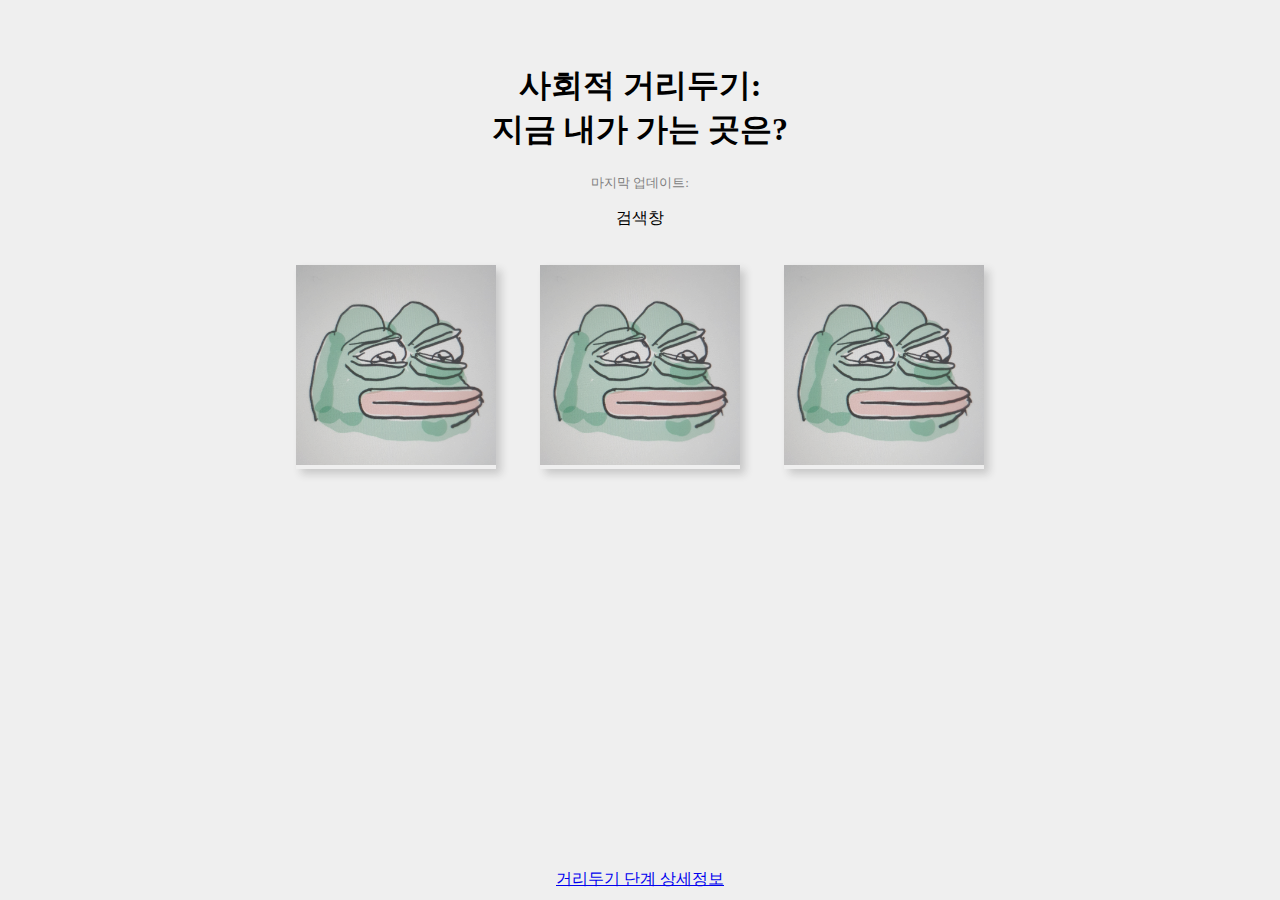
==== home.html @ 9a896c36 "update" ====
<!DOCTYPE html>
<script>
    function info_show(){
        document.getElementById("informationSpace").style.display = "block";
    }
    function info_hide(){
        document.getElementById("informationSpace").style.display = "none";
    }
</script>
<style>
    body {  background-color: #efefef; 
            text-align: center; 
            margin-top: 64px;
            /* font-family: ; */
            /* font-weight: ; */
        }
    .headings { color: black; }
    .refer { color: gray; }

#informationSpace {
    display: none;
    position:absolute;
    width:600px;
    height:800px;
    z-index:2;
    background-color: white;
    border: 1px black solid;
    border-radius: 0.5em;
    top: 50%; /*중앙으로 배열*/
    left: 50%; /*중앙으로 배열*/
    transform: translate(-50%, -50%); /*중앙으로 배열*/
}
    ul#golist {
        list-style-type: none;
        /* letter-spacing: -5px; */
        padding: 0;
    }
    li {
        display: inline-block;
        margin: 20px;
        box-shadow: 5px 5px 8px rgba(0,0,0,0.2);
        opacity: 0.8;
    }
    footer {
        width: 100%;
        position: absolute;
        bottom: 10px;
        left: 0;
    }
</style>
<html>
<head>
    <title>사회적 거리두기: 지금 내가 가는 곳은?</title>
</head>
<body>
    <h1 class ="headings">사회적 거리두기:<br> 지금 내가 가는 곳은?</h1>
    
    <small class ="refer">마지막 업데이트: </small>
    <p>검색창</p>
    <ul id="golist">
        <!-- 순서 없는 리스트 -->
        <li>
                <img src="images/init.PNG" style ="width: 200px;" onclick="info_show()"/>
        </li>
        <li>
            <img src="images/init.PNG" style ="width: 200px;" onclick="info_show()"/>
        </li>
        <li>
            <img src="images/init.PNG" style ="width: 200px;" onclick="info_show()"/>
        </li>
    </ul>
    <div id="informationSpace">
        <strong>다중이용시설 이름</strong>
        <button onclick="info_hide()">나가기</button>
    </div>
    <footer class="footer">
        <a href ="http://ncov.mohw.go.kr/tcmBoardView.do?brdId=&brdGubun=&dataGubun=&ncvContSeq=368300&contSeq=368300&board_id=140&gubun=BDJ" target="_blank">
            <!-- 정부의 거리두기 보도자료 링크 새로운 창으로 열기 -->
            거리두기 단계 상세정보</a>
        </footer>
</body>
</html>
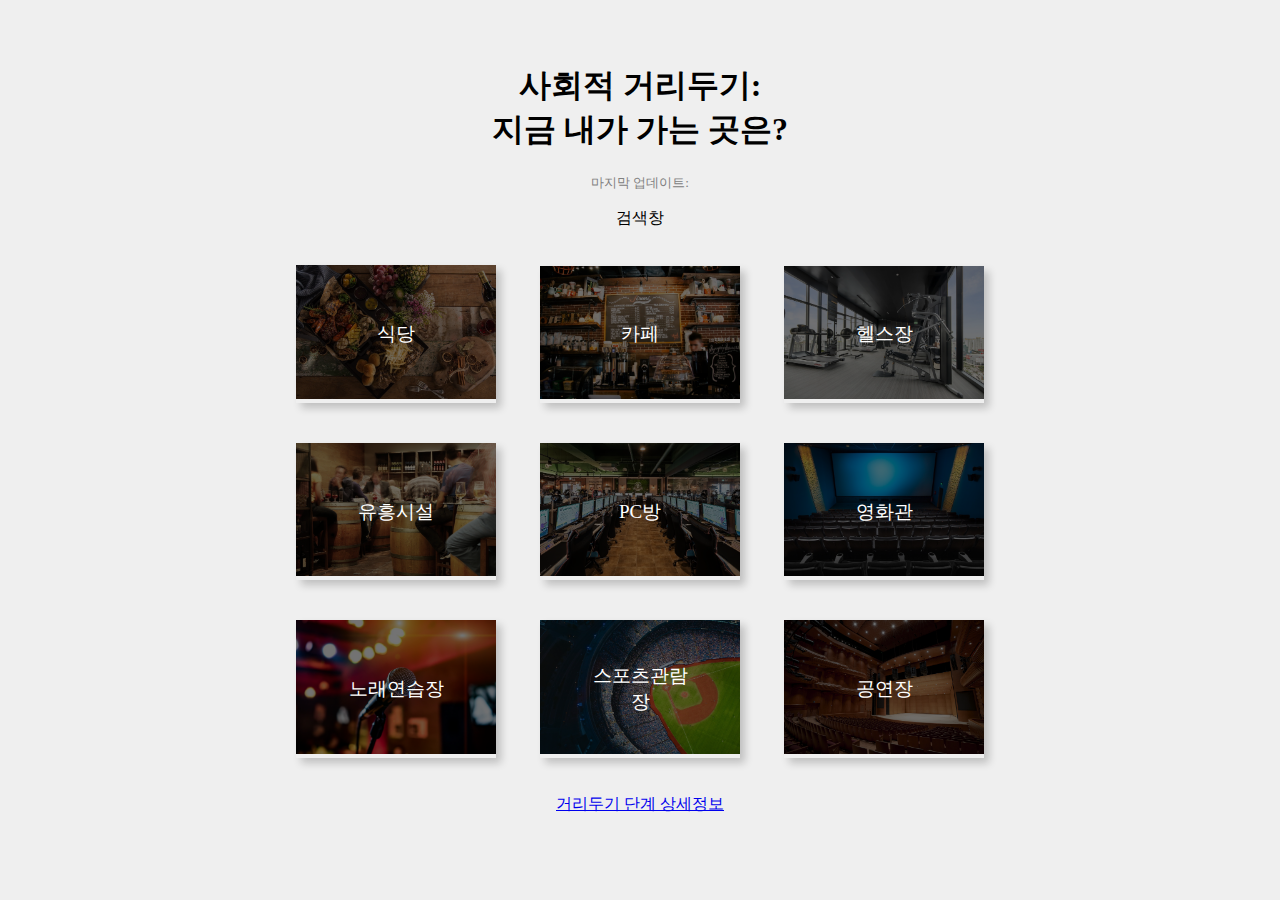
==== commit 702f09d9: "update" ====
--- a/home.html
+++ b/home.html
@@ -1,57 +1,12 @@
 <!DOCTYPE html>
-<script>
-    function info_show(){
-        document.getElementById("informationSpace").style.display = "block";
-    }
-    function info_hide(){
-        document.getElementById("informationSpace").style.display = "none";
-    }
-</script>
-<style>
-    body {  background-color: #efefef; 
-            text-align: center; 
-            margin-top: 64px;
-            /* font-family: ; */
-            /* font-weight: ; */
-        }
-    .headings { color: black; }
-    .refer { color: gray; }
+<html>
 
-#informationSpace {
-    display: none;
-    position:absolute;
-    width:600px;
-    height:800px;
-    z-index:2;
-    background-color: white;
-    border: 1px black solid;
-    border-radius: 0.5em;
-    top: 50%; /*중앙으로 배열*/
-    left: 50%; /*중앙으로 배열*/
-    transform: translate(-50%, -50%); /*중앙으로 배열*/
-}
-    ul#golist {
-        list-style-type: none;
-        /* letter-spacing: -5px; */
-        padding: 0;
-    }
-    li {
-        display: inline-block;
-        margin: 20px;
-        box-shadow: 5px 5px 8px rgba(0,0,0,0.2);
-        opacity: 0.8;
-    }
-    footer {
-        width: 100%;
-        position: absolute;
-        bottom: 10px;
-        left: 0;
-    }
-</style>
-<html>
 <head>
+    <link rel="stylesheet" href="home.css" type="text/css">
+    <script src="home.js"></script>
     <title>사회적 거리두기: 지금 내가 가는 곳은?</title>
 </head>
+
 <body>
     <h1 class ="headings">사회적 거리두기:<br> 지금 내가 가는 곳은?</h1>
     
@@ -59,20 +14,91 @@
     <p>검색창</p>
     <ul id="golist">
         <!-- 순서 없는 리스트 -->
-        <li>
-                <img src="images/init.PNG" style ="width: 200px;" onclick="info_show()"/>
+        <li>    
+                <div style="position: relative;" onclick="info_show()">
+                    <img src="images/restaurant.jpg" style ="width: 200px;"/>
+                    <span class = "facility">식당</span>
+                </div>
         </li>
         <li>
-            <img src="images/init.PNG" style ="width: 200px;" onclick="info_show()"/>
+            <div style="position: relative;" onclick="info_show()">
+                <img src="images/cafe.jpg" style ="width: 200px;"/>
+                <span class = "facility">카페</span>
+            </div>
         </li>
         <li>
-            <img src="images/init.PNG" style ="width: 200px;" onclick="info_show()"/>
+            <div style="position: relative;" onclick="info_show()">
+                <img src="images/gym.jpg" style ="width: 200px;"/>
+                <span class = "facility">헬스장</span>
+            </div>
+        </li>
+        <br>
+
+        <li>
+            <div style="position: relative;" onclick="info_show()">
+                <img src="images/bar.jpg" style ="width: 200px;"/>
+                <span class = "facility">유흥시설</span>
+            </div>
+        </li>
+        <li>
+            <div style="position: relative;" onclick="info_show()">
+                <img src="images/pc-room.jpeg" style ="width: 200px;"/>
+                <span class = "facility">PC방</span>
+            </div>
+        </li>
+        <li>
+            <div style="position: relative;" onclick="info_show()">
+                <img src="images/cinema.jpg" style ="width: 200px;"/>
+                <span class = "facility">영화관</span>
+            </div>
+        </li>
+        <br>
+
+        <li>
+            <div style="position: relative;" onclick="info_show()">
+                <img src="images/karaoke.jpg" style ="width: 200px;"/>
+                <span class = "facility">노래연습장</span>
+            </div>
+        </li>
+        <li>
+            <div style="position: relative;" onclick="info_show()">
+                <img src="images/stadium.jpg" style ="width: 200px;"/>
+                <span class = "facility">스포츠관람장</span>
+            </div>
+        </li>
+        <li>
+            <div style="position: relative;" onclick="info_show()">
+                <img src="images/concert.jpeg" style ="width: 200px;"/>
+                <span class = "facility">공연장</span>
+            </div>
         </li>
     </ul>
-    <div id="informationSpace">
-        <strong>다중이용시설 이름</strong>
-        <button onclick="info_hide()">나가기</button>
-    </div>
+
+    <article id="informationSpace">
+        <!-- 가독성을 위해 시맨틱 태그 사용 -->
+        <header>
+            <h1>다중이용시설 이름</h1>
+            <button onclick="info_hide()" style="position: absolute; top: 10px; right: 10px;">나가기</button>
+        </header>
+        <br>
+        <section style="position: absolute; text-align: left; left: 30px">
+            <span>현재 사회적 거리두기 단계:  </span>
+            <span id="currentSD">내용</span>
+            <br><br>
+            <span>운영시간:  </span>
+            <span id="time">테스트</span>
+            <br><br>
+            <span>인원제한:  </span>
+            <span id="initname">내용</span>
+            <br><br>
+            <span>이용대상:  </span>
+            <span id="initname2">내용</span>
+            <br><br>
+            <span>접종증명, 음성확인제:  </span>
+            <span id="certification">내용</span>
+        </section>
+    </article>
+
     <footer class="footer">
         <a href ="http://ncov.mohw.go.kr/tcmBoardView.do?brdId=&brdGubun=&dataGubun=&ncvContSeq=368300&contSeq=368300&board_id=140&gubun=BDJ" target="_blank">
             <!-- 정부의 거리두기 보도자료 링크 새로운 창으로 열기 -->
--- a/home.css
+++ b/home.css
@@ -0,0 +1,55 @@
+body {
+  background-color: #efefef;
+  text-align: center;
+  margin-top: 64px;
+  /* font-family: ; */
+  /* font-weight: ; */
+}
+.headings {
+  color: black;
+}
+.refer {
+  color: gray;
+}
+.facility {
+  position: absolute;
+  font-size: 19px;
+  color: white;
+  left: 50%;
+  top: 50%;
+  transform: translate(-50%, -50%);
+}
+img {
+  filter: brightness(45%);
+}
+#informationSpace {
+  display: none;
+  position: absolute;
+  width: 600px;
+  height: 400px;
+  z-index: 2;
+  background-color: white;
+  border: 1px black solid;
+  border-radius: 0.5em;
+  top: 50%; /*중앙으로 배열*/
+  left: 50%; /*중앙으로 배열*/
+  transform: translate(-50%, -50%); /*중앙으로 배열*/
+}
+
+ul#golist {
+  list-style-type: none;
+  /* letter-spacing: -5px; */
+  padding: 0;
+}
+li {
+  display: inline-block;
+  margin: 20px;
+  box-shadow: 5px 5px 8px rgba(0, 0, 0, 0.2);
+}
+
+footer {
+  width: 100%;
+  /* position: absolute; */
+  bottom: 0px;
+  left: 0;
+}
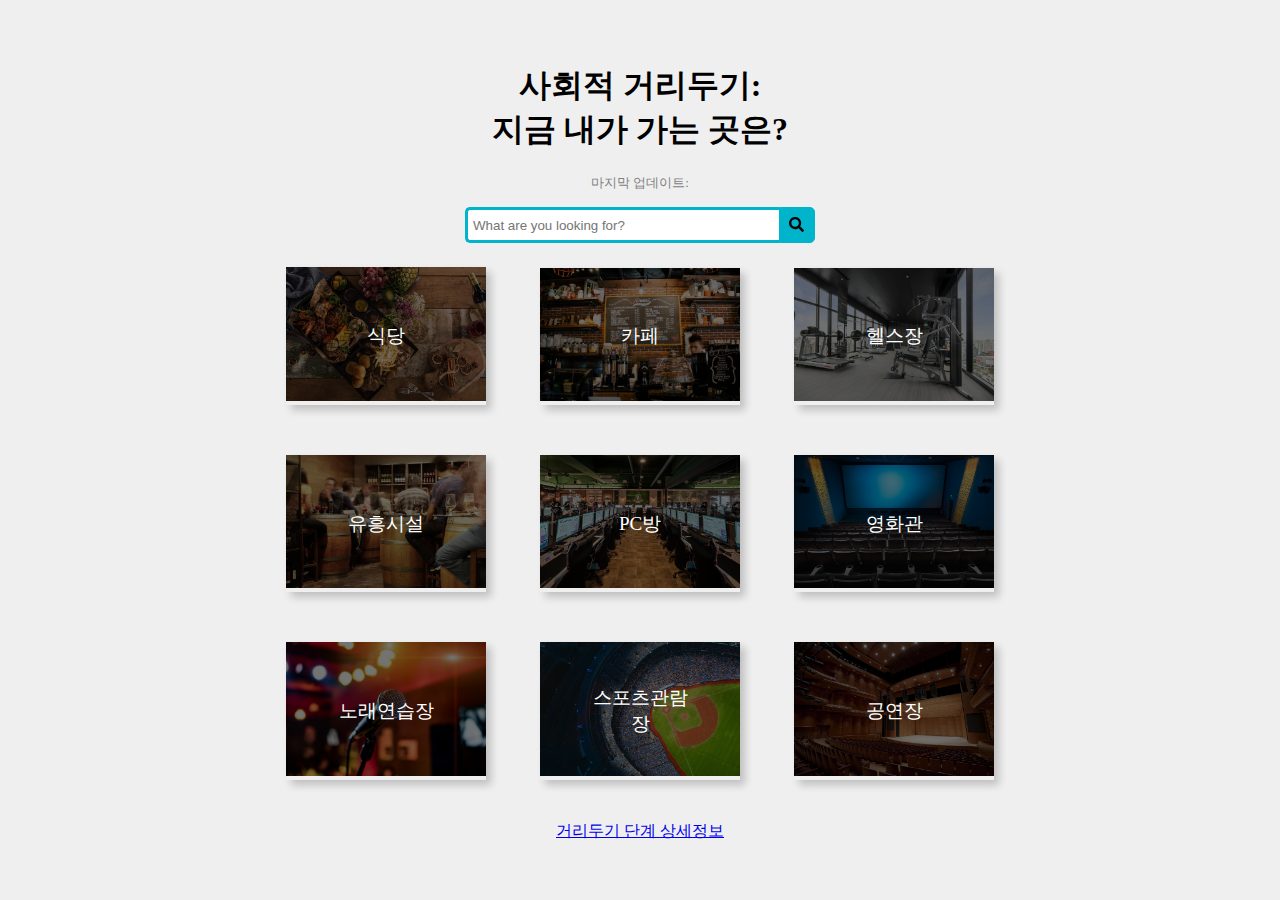
==== commit 8cdd44b9: "update" ====
--- a/home.html
+++ b/home.html
@@ -11,7 +11,14 @@
     <h1 class ="headings">사회적 거리두기:<br> 지금 내가 가는 곳은?</h1>
     
     <small class ="refer">마지막 업데이트: </small>
-    <p>검색창</p>
+    <div class="wrap" style="width: 350px;">
+        <div class="search">
+           <input type="text" class="searchTerm" placeholder="What are you looking for?">
+           <button type="submit" class="searchButton">
+            <img src="images/search.svg" style="width: 15px;"/>
+          </button>
+        </div>
+     </div>
     <ul id="golist">
         <!-- 순서 없는 리스트 -->
         <li>    
--- a/home.css
+++ b/home.css
@@ -37,13 +37,14 @@
 }
 
 ul#golist {
-  list-style-type: none;
+  /* list-style-type: none; */
   /* letter-spacing: -5px; */
   padding: 0;
+  margin-top: 50px;
 }
 li {
   display: inline-block;
-  margin: 20px;
+  margin: 25px;
   box-shadow: 5px 5px 8px rgba(0, 0, 0, 0.2);
 }
 
@@ -53,3 +54,43 @@
   bottom: 0px;
   left: 0;
 }
+
+.search {
+  width: 100%;
+  position: relative;
+  display: flex;
+}
+
+.searchTerm {
+  width: 100%;
+  border: 3px solid #00b4cc;
+  border-right: none;
+  padding: 5px;
+  height: 20px;
+  border-radius: 5px 0 0 5px;
+  outline: none;
+  color: #9dbfaf;
+}
+
+.searchTerm:focus {
+  /* color: ; */
+}
+
+.searchButton {
+  width: 40px;
+  height: 36px;
+  border: 1px solid #00b4cc;
+  background: #00b4cc;
+  text-align: center;
+  color: #fff;
+  border-radius: 0 5px 5px 0;
+  cursor: pointer;
+  font-size: 20px;
+}
+
+.wrap {
+  position: absolute;
+  left: 50%;
+  margin-left: -175px;
+  margin-top: 15px;
+}
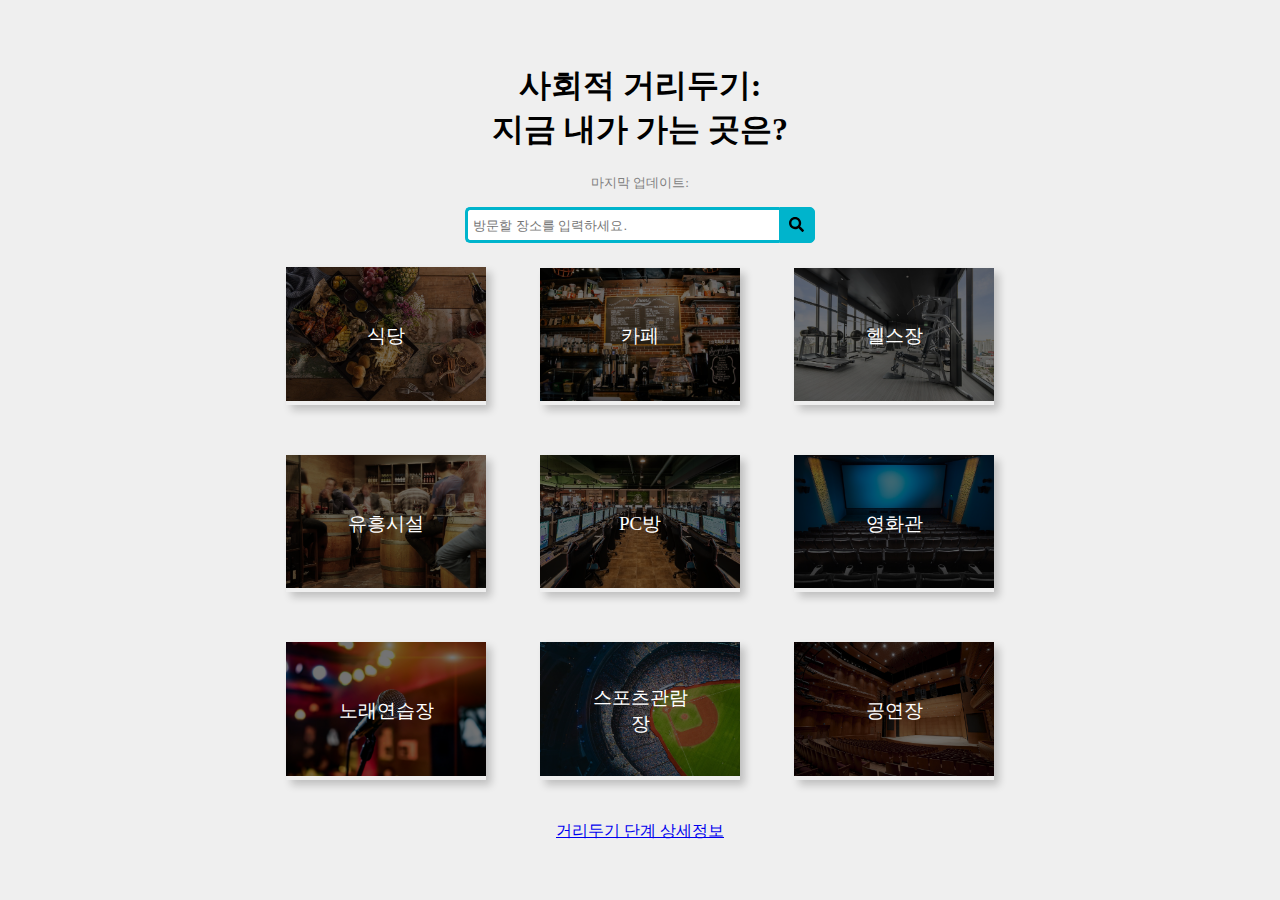
==== commit a9cba4ca: "update" ====
--- a/home.html
+++ b/home.html
@@ -13,28 +13,28 @@
     <small class ="refer">마지막 업데이트: </small>
     <div class="wrap" style="width: 350px;">
         <div class="search">
-           <input type="text" class="searchTerm" placeholder="What are you looking for?">
-           <button type="submit" class="searchButton">
+            <input type="text" class="searchTerm" placeholder="방문할 장소를 입력하세요.">
+            <button type="submit" class="searchButton">
             <img src="images/search.svg" style="width: 15px;"/>
-          </button>
+            </button>
         </div>
-     </div>
+    </div>
     <ul id="golist">
         <!-- 순서 없는 리스트 -->
         <li>    
-                <div style="position: relative;" onclick="info_show()">
+                <div style="position: relative;" onclick="info_show(); load_info(1);">
                     <img src="images/restaurant.jpg" style ="width: 200px;"/>
                     <span class = "facility">식당</span>
                 </div>
         </li>
         <li>
-            <div style="position: relative;" onclick="info_show()">
+            <div style="position: relative;" onclick="info_show(); load_info(2);">
                 <img src="images/cafe.jpg" style ="width: 200px;"/>
                 <span class = "facility">카페</span>
             </div>
         </li>
         <li>
-            <div style="position: relative;" onclick="info_show()">
+            <div style="position: relative;" onclick="info_show(); load_info(3);">
                 <img src="images/gym.jpg" style ="width: 200px;"/>
                 <span class = "facility">헬스장</span>
             </div>
@@ -42,19 +42,19 @@
         <br>
 
         <li>
-            <div style="position: relative;" onclick="info_show()">
+            <div style="position: relative;" onclick="info_show(); load_info(4);">
                 <img src="images/bar.jpg" style ="width: 200px;"/>
                 <span class = "facility">유흥시설</span>
             </div>
         </li>
         <li>
-            <div style="position: relative;" onclick="info_show()">
+            <div style="position: relative;" onclick="info_show(); load_info(5);">
                 <img src="images/pc-room.jpeg" style ="width: 200px;"/>
                 <span class = "facility">PC방</span>
             </div>
         </li>
         <li>
-            <div style="position: relative;" onclick="info_show()">
+            <div style="position: relative;" onclick="info_show(); load_info(6);">
                 <img src="images/cinema.jpg" style ="width: 200px;"/>
                 <span class = "facility">영화관</span>
             </div>
@@ -62,19 +62,19 @@
         <br>
 
         <li>
-            <div style="position: relative;" onclick="info_show()">
+            <div style="position: relative;" onclick="info_show(); load_info(7);">
                 <img src="images/karaoke.jpg" style ="width: 200px;"/>
                 <span class = "facility">노래연습장</span>
             </div>
         </li>
         <li>
-            <div style="position: relative;" onclick="info_show()">
+            <div style="position: relative;" onclick="info_show(); load_info(8);">
                 <img src="images/stadium.jpg" style ="width: 200px;"/>
                 <span class = "facility">스포츠관람장</span>
             </div>
         </li>
         <li>
-            <div style="position: relative;" onclick="info_show()">
+            <div style="position: relative;" onclick="info_show(); load_info(9);">
                 <img src="images/concert.jpeg" style ="width: 200px;"/>
                 <span class = "facility">공연장</span>
             </div>
@@ -84,25 +84,28 @@
     <article id="informationSpace">
         <!-- 가독성을 위해 시맨틱 태그 사용 -->
         <header>
-            <h1>다중이용시설 이름</h1>
+            <h1 id ="title">다중이용시설 이름</h1>
             <button onclick="info_hide()" style="position: absolute; top: 10px; right: 10px;">나가기</button>
         </header>
         <br>
         <section style="position: absolute; text-align: left; left: 30px">
-            <span>현재 사회적 거리두기 단계:  </span>
-            <span id="currentSD">내용</span>
+            <strong style="color: #00b4cc">현재 사회적 거리두기 단계:  </strong>
+            <br>
+            <span id="current_SD">내용</span>
             <br><br>
-            <span>운영시간:  </span>
-            <span id="time">테스트</span>
+            <strong style="color: #00b4cc">운영시간:  </strong>
+            <br>
+            <span id="time">내용</span>
             <br><br>
-            <span>인원제한:  </span>
-            <span id="initname">내용</span>
+            <strong style="color: #00b4cc">인원제한:  </strong>
+            <br>
+            <span id="people">내용</span>
             <br><br>
-            <span>이용대상:  </span>
-            <span id="initname2">내용</span>
-            <br><br>
-            <span>접종증명, 음성확인제:  </span>
-            <span id="certification">내용</span>
+            <strong style="color: #00b4cc">방역패스(2022.2월부터 12~18세도 포함):  </strong>
+            <br>
+            <span id="pass">내용</span>
+            <br><br><br>
+            <span id="extra"></span>
         </section>
     </article>
 
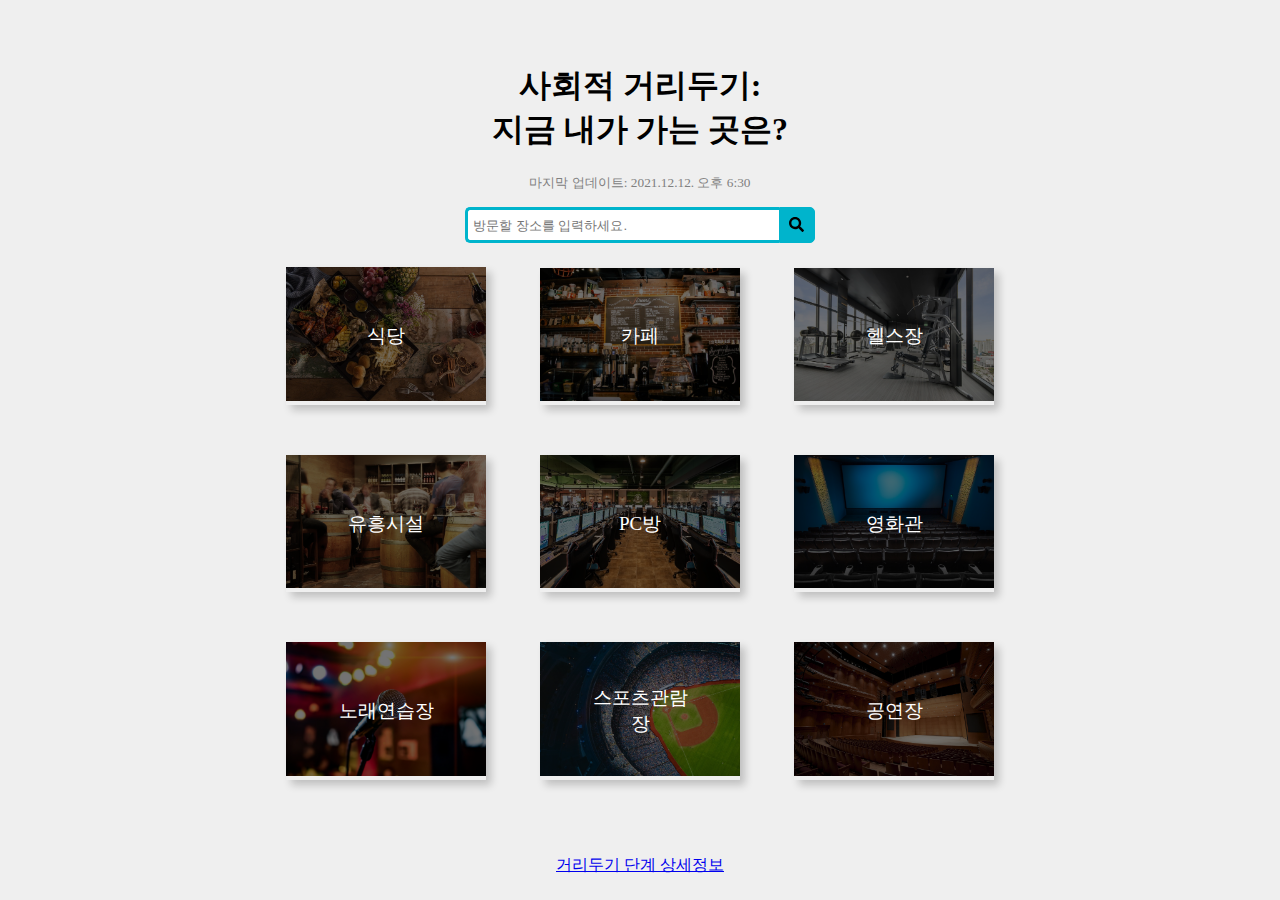
==== commit 97c83427: "update all" ====
--- a/home.html
+++ b/home.html
@@ -10,11 +10,11 @@
 <body>
     <h1 class ="headings">사회적 거리두기:<br> 지금 내가 가는 곳은?</h1>
     
-    <small class ="refer">마지막 업데이트: </small>
+    <small class ="refer">마지막 업데이트: 2021.12.12. 오후 6:30</small>
     <div class="wrap" style="width: 350px;">
         <div class="search">
-            <input type="text" class="searchTerm" placeholder="방문할 장소를 입력하세요.">
-            <button type="submit" class="searchButton">
+            <input id="search_text" type="text" class="searchTerm" placeholder="방문할 장소를 입력하세요.">
+            <button type="submit" class="searchButton" onclick="searchWhere();">
             <img src="images/search.svg" style="width: 15px;"/>
             </button>
         </div>
@@ -22,19 +22,19 @@
     <ul id="golist">
         <!-- 순서 없는 리스트 -->
         <li>    
-                <div style="position: relative;" onclick="info_show(); load_info(1);">
+                <div style="position: relative;" onclick="load_info(0); info_show();">
                     <img src="images/restaurant.jpg" style ="width: 200px;"/>
                     <span class = "facility">식당</span>
                 </div>
         </li>
         <li>
-            <div style="position: relative;" onclick="info_show(); load_info(2);">
+            <div style="position: relative;" onclick="load_info(1); info_show();">
                 <img src="images/cafe.jpg" style ="width: 200px;"/>
                 <span class = "facility">카페</span>
             </div>
         </li>
         <li>
-            <div style="position: relative;" onclick="info_show(); load_info(3);">
+            <div style="position: relative;" onclick="load_info(2); info_show();">
                 <img src="images/gym.jpg" style ="width: 200px;"/>
                 <span class = "facility">헬스장</span>
             </div>
@@ -42,19 +42,19 @@
         <br>
 
         <li>
-            <div style="position: relative;" onclick="info_show(); load_info(4);">
+            <div style="position: relative;" onclick="load_info(3); info_show();">
                 <img src="images/bar.jpg" style ="width: 200px;"/>
                 <span class = "facility">유흥시설</span>
             </div>
         </li>
         <li>
-            <div style="position: relative;" onclick="info_show(); load_info(5);">
+            <div style="position: relative;" onclick="load_info(4); info_show();">
                 <img src="images/pc-room.jpeg" style ="width: 200px;"/>
                 <span class = "facility">PC방</span>
             </div>
         </li>
         <li>
-            <div style="position: relative;" onclick="info_show(); load_info(6);">
+            <div style="position: relative;" onclick="load_info(5); info_show();">
                 <img src="images/cinema.jpg" style ="width: 200px;"/>
                 <span class = "facility">영화관</span>
             </div>
@@ -62,19 +62,19 @@
         <br>
 
         <li>
-            <div style="position: relative;" onclick="info_show(); load_info(7);">
+            <div style="position: relative;" onclick="load_info(6); info_show();">
                 <img src="images/karaoke.jpg" style ="width: 200px;"/>
                 <span class = "facility">노래연습장</span>
             </div>
         </li>
         <li>
-            <div style="position: relative;" onclick="info_show(); load_info(8);">
+            <div style="position: relative;" onclick="load_info(7); info_show();">
                 <img src="images/stadium.jpg" style ="width: 200px;"/>
                 <span class = "facility">스포츠관람장</span>
             </div>
         </li>
         <li>
-            <div style="position: relative;" onclick="info_show(); load_info(9);">
+            <div style="position: relative;" onclick="load_info(8); info_show();">
                 <img src="images/concert.jpeg" style ="width: 200px;"/>
                 <span class = "facility">공연장</span>
             </div>
@@ -85,7 +85,7 @@
         <!-- 가독성을 위해 시맨틱 태그 사용 -->
         <header>
             <h1 id ="title">다중이용시설 이름</h1>
-            <button onclick="info_hide()" style="position: absolute; top: 10px; right: 10px;">나가기</button>
+            <button id="quitbtn" onclick="info_hide()">나가기</button>
         </header>
         <br>
         <section style="position: absolute; text-align: left; left: 30px">
@@ -105,7 +105,7 @@
             <br>
             <span id="pass">내용</span>
             <br><br><br>
-            <span id="extra"></span>
+            <span id="extra" style="color:gray;"></span>
         </section>
     </article>
 
--- a/home.css
+++ b/home.css
@@ -29,11 +29,21 @@
   height: 400px;
   z-index: 2;
   background-color: white;
-  border: 1px black solid;
+  border: 3px black solid;
   border-radius: 0.5em;
+  box-shadow: 10px 10px 8px #00b4cc;
   top: 50%; /*중앙으로 배열*/
   left: 50%; /*중앙으로 배열*/
   transform: translate(-50%, -50%); /*중앙으로 배열*/
+}
+#quitbtn {
+  position: absolute;
+  top: 10px;
+  right: 10px;
+  font-weight: bold;
+  border: 0;
+  background-color: white;
+  color: #00b4cc;
 }
 
 ul#golist {
@@ -50,9 +60,7 @@
 
 footer {
   width: 100%;
-  /* position: absolute; */
-  bottom: 0px;
-  left: 0;
+  margin-top: 50px;
 }
 
 .search {
@@ -70,10 +78,6 @@
   border-radius: 5px 0 0 5px;
   outline: none;
   color: #9dbfaf;
-}
-
-.searchTerm:focus {
-  /* color: ; */
 }
 
 .searchButton {
